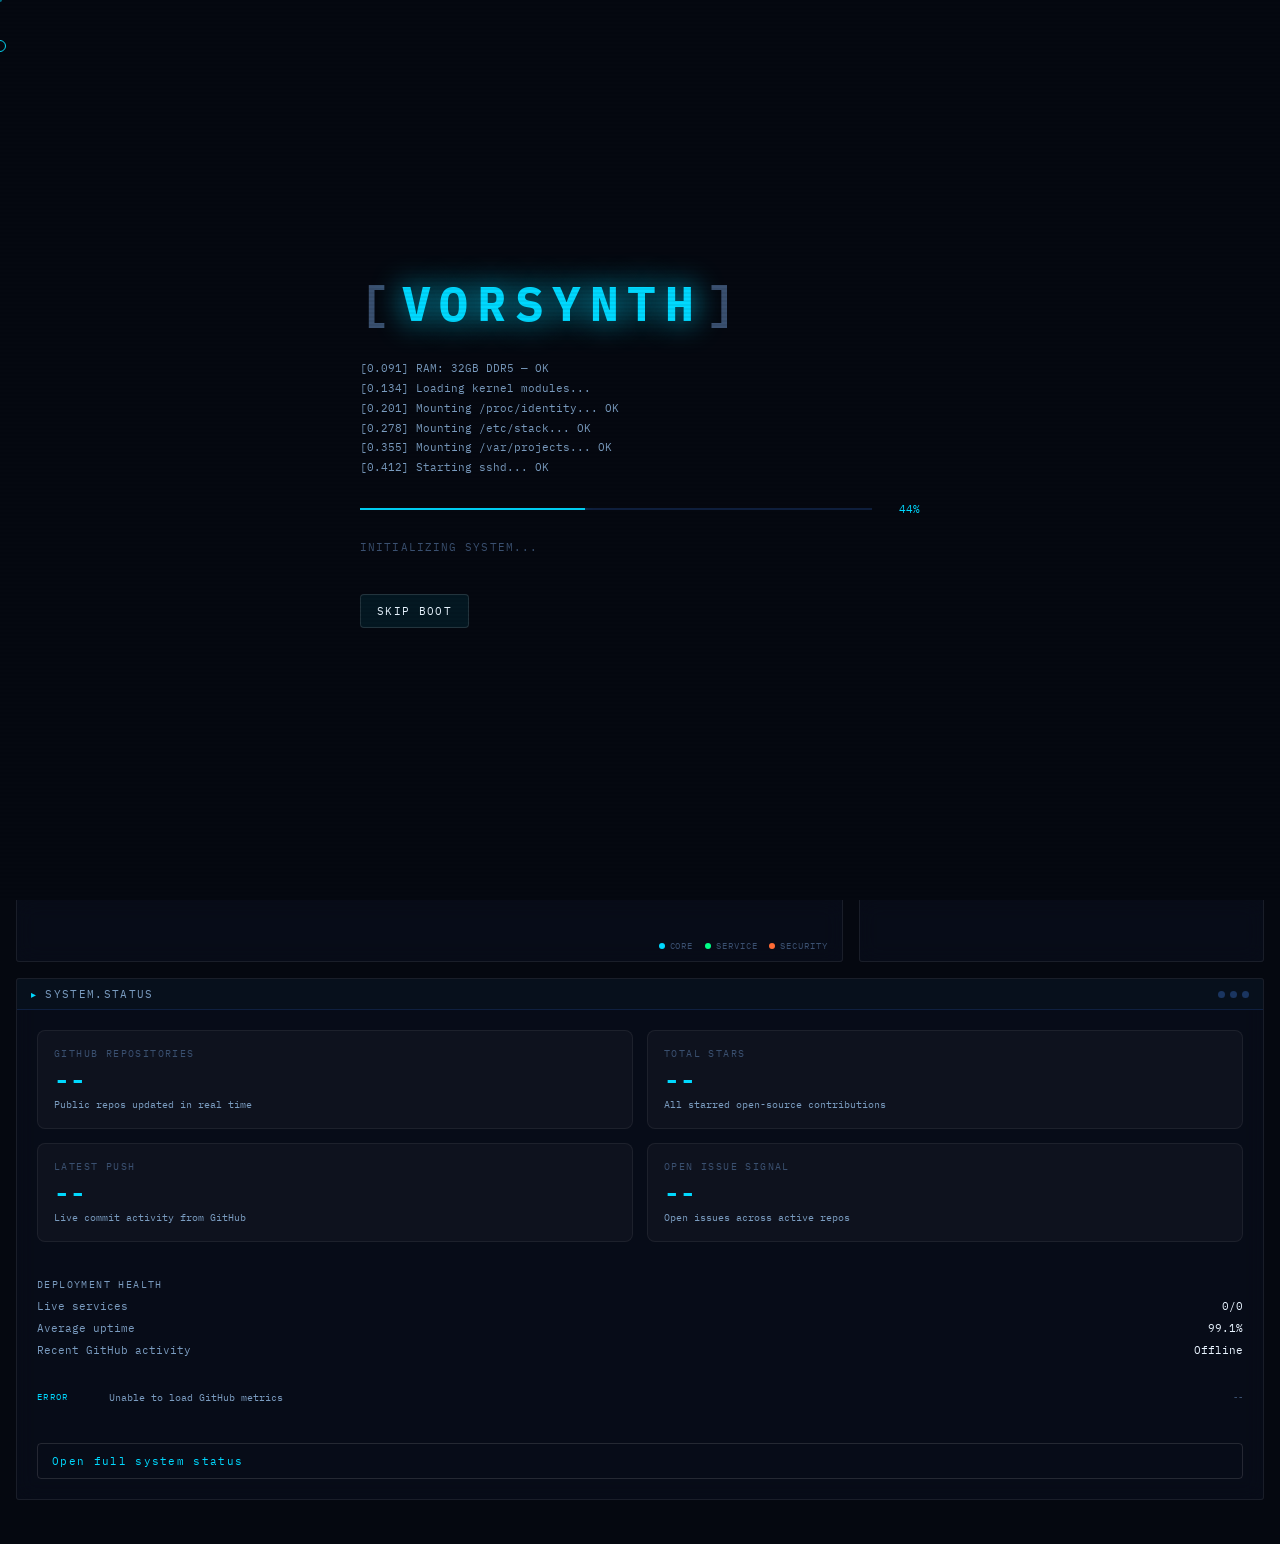
==== index.html @ 338e1afd "Initial portfolio site" ====
<!DOCTYPE html>
<html lang="en">
<head>
  <meta charset="UTF-8" />
  <meta name="viewport" content="width=device-width, initial-scale=1.0" />
  <meta name="description" content="VORSYNTH portfolio — backend engineer, security researcher, and DevOps systems architect." />
  <meta name="theme-color" content="#050810" />
  <title>VORSYNTH — System Online</title>
  <link rel="preconnect" href="https://fonts.googleapis.com" />
  <link href="https://fonts.googleapis.com/css2?family=IBM+Plex+Mono:ital,wght@0,300;0,400;0,500;0,600;0,700;1,400&family=Space+Mono:ital,wght@0,400;0,700;1,400&family=Rajdhani:wght@300;400;500;600;700&display=swap" rel="stylesheet" />
  <link rel="stylesheet" href="css/main.css" />
</head>
<body>

<!-- ── BOOT SEQUENCE OVERLAY ── -->
<div id="boot-overlay">
  <div id="boot-screen">
    <div id="boot-logo">
      <span class="boot-bracket">[</span>
      <span class="boot-name">VORSYNTH</span>
      <span class="boot-bracket">]</span>
    </div>
    <div id="boot-log"></div>
    <div id="boot-bar-wrap">
      <div id="boot-bar"></div>
      <span id="boot-pct">0%</span>
    </div>
    <div id="boot-status">INITIALIZING SYSTEM...</div>
    <div id="boot-actions">
      <button id="skip-boot" class="boot-btn" type="button">SKIP BOOT</button>
    </div>
  </div>
</div>

<!-- ── SCAN LINE EFFECT ── -->
<div id="scanlines"></div>

<!-- ── CURSOR ── -->
<div id="cursor"></div>
<div id="cursor-trail"></div>

<!-- ── BACKGROUND GRID ── -->
<canvas id="bg-canvas"></canvas>

<!-- ── TOP STATUSBAR ── -->
<header id="statusbar">
  <div class="sb-left">
    <span class="sb-tag">VORSYNTH</span>
    <span class="sb-sep">|</span>
    <span class="sb-item blink-dot">● ONLINE</span>
    <span class="sb-sep">|</span>
    <span class="sb-item">SYS v2.4.1</span>
  </div>
  <div class="sb-center">
      <nav id="nav-tabs" role="navigation" aria-label="Workspace sections">
      <button class="nav-tab active" data-section="overview" aria-selected="true">OVERVIEW</button>
      <button class="nav-tab" data-section="stack" aria-selected="false">STACK</button>
      <button class="nav-tab" data-section="ops" aria-selected="false">OPS</button>
      <button class="nav-tab" data-section="projects" aria-selected="false">SYSTEMS</button>
      <button class="nav-tab" data-section="terminal" aria-selected="false">TERMINAL</button>
    </nav>
  </div>
  <div class="sb-right">
    <span class="sb-item" id="live-time"></span>
    <span class="sb-sep">|</span>
    <span class="sb-item">UTC+3</span>
    <span class="sb-sep">|</span>
    <span class="sb-item cpu-meter">CPU <span id="cpu-val">--</span>%</span>
  </div>
</header>

<!-- ── MAIN WORKSPACE ── -->
<main id="workspace">

  <!-- ═══ SECTION: OVERVIEW ═══ • -->
  <section id="overview" class="ws-section active">
    <div class="overview-grid">

      <!-- Identity panel -->
      <div class="panel panel-identity" data-panel="identity">
        <div class="panel-header">
          <span class="panel-icon">▸</span>
          <span>IDENTITY.SYS</span>
          <div class="panel-dots"><span></span><span></span><span></span></div>
        </div>
        <div class="panel-body">
          <div class="identity-name">
            <span class="id-pre">~$ </span>
            <span class="id-text typewriter" data-text="VORSYNTH">VORSYNTH</span>
          </div>
          <div class="identity-roles">
            <div class="role-line"><span class="role-key">ROLE</span><span class="role-val">Backend Engineer · DevOps · Security</span></div>
            <div class="role-line"><span class="role-key">SPEC</span><span class="role-val">Distributed Systems · API Architecture</span></div>
            <div class="role-line"><span class="role-key">INT</span><span class="role-val">Reverse Engineering · Android Internals</span></div>
            <div class="role-line"><span class="role-key">PHI</span><span class="role-val">Security-first · Deep over surface</span></div>
          </div>
          <div class="identity-status">
            <span class="status-chip active">● AVAILABLE</span>
            <span class="status-chip">⬡ REMOTE</span>
            <span class="status-chip">⚑ BACKEND</span>
          </div>
          <div class="identity-summary">
            Backend systems architect focused on distributed APIs, security tooling, and resilient production infrastructure. Available for senior engineering and architecture work.
          </div>
          <div class="identity-actions">
            <a href="https://github.com/alanhasn" target="_blank" rel="noopener noreferrer" class="action-btn">GitHub</a>
            <a href="https://pypi.org/user/alanhasn" target="_blank" rel="noopener noreferrer" class="action-btn">PyPI</a>
          </div>
        </div>
      </div>

      <!-- Telemetry panel -->
      <div class="panel panel-telemetry" data-panel="telemetry">
        <div class="panel-header">
          <span class="panel-icon">▸</span>
          <span>SYS.TELEMETRY</span>
          <div class="panel-dots"><span></span><span></span><span></span></div>
        </div>
        <div class="panel-body">
          <div class="telem-grid">
            <div class="telem-item">
              <div class="telem-label">PROJECTS</div>
              <div class="telem-value counter" data-target="12">0</div>
              <div class="telem-bar"><div class="telem-fill" style="--pct:80%"></div></div>
            </div>
            <div class="telem-item">
              <div class="telem-label">COMMITS</div>
              <div class="telem-value counter" data-target="312">0</div>
              <div class="telem-bar"><div class="telem-fill" style="--pct:62%"></div></div>
            </div>
            <div class="telem-item">
              <div class="telem-label">TOOLS PUBLISHED</div>
              <div class="telem-value counter" data-target="2">0</div>
              <div class="telem-bar"><div class="telem-fill" style="--pct:40%"></div></div>
            </div>
            <div class="telem-item">
              <div class="telem-label">UPTIME</div>
              <div class="telem-value" id="uptime-val">365d</div>
              <div class="telem-bar"><div class="telem-fill" style="--pct:100%"></div></div>
            </div>
          </div>
        </div>
      </div>

      <!-- Activity feed -->
      <div class="panel panel-activity" data-panel="activity">
        <div class="panel-header">
          <span class="panel-icon">▸</span>
          <span>ACTIVITY.LOG</span>
          <span class="live-badge">LIVE</span>
          <div class="panel-dots"><span></span><span></span><span></span></div>
        </div>
        <div class="panel-body">
          <div id="activity-feed"></div>
        </div>
      </div>

      <!-- Network map -->
      <div class="panel panel-network" data-panel="network">
        <div class="panel-header">
          <span class="panel-icon">▸</span>
          <span>NETWORK.MAP</span>
          <div class="panel-dots"><span></span><span></span><span></span></div>
        </div>
        <div class="panel-body">
          <canvas id="network-canvas"></canvas>
          <div class="network-legend">
            <span class="leg-item"><span class="leg-dot" style="--c:#00d9ff"></span>CORE</span>
            <span class="leg-item"><span class="leg-dot" style="--c:#00ff88"></span>SERVICE</span>
            <span class="leg-item"><span class="leg-dot" style="--c:#ff6b35"></span>SECURITY</span>
          </div>
        </div>
      </div>

      <!-- Philosophy -->
      <div class="panel panel-philosophy" data-panel="philosophy">
        <div class="panel-header">
          <span class="panel-icon">▸</span>
          <span>CORE.DIRECTIVES</span>
          <div class="panel-dots"><span></span><span></span><span></span></div>
        </div>
        <div class="panel-body">
          <div class="directive-list">
            <div class="directive"><span class="dir-n">01</span><span class="dir-t">Security is architecture — not a feature bolted on later</span></div>
            <div class="directive"><span class="dir-n">02</span><span class="dir-t">Read the source. The docs lie. The code does not.</span></div>
            <div class="directive"><span class="dir-n">03</span><span class="dir-t">Understand the protocol before touching the library</span></div>
            <div class="directive"><span class="dir-n">04</span><span class="dir-t">Break systems deliberately. Fix with precision.</span></div>
            <div class="directive"><span class="dir-n">05</span><span class="dir-t">Automate the repeatable. Think harder on the novel.</span></div>
          </div>
        </div>
      </div>

      <div class="panel panel-status" data-panel="status">
        <div class="panel-header">
          <span class="panel-icon">▸</span>
          <span>SYSTEM.STATUS</span>
          <div class="panel-dots"><span></span><span></span><span></span></div>
        </div>
        <div class="panel-body">
          <div class="status-grid">
            <div class="status-card">
              <div class="status-card-label">GITHUB REPOSITORIES</div>
              <div class="status-card-value" id="gh-repo-count">--</div>
              <div class="status-card-note">Public repos updated in real time</div>
            </div>
            <div class="status-card">
              <div class="status-card-label">TOTAL STARS</div>
              <div class="status-card-value" id="gh-stars">--</div>
              <div class="status-card-note">All starred open-source contributions</div>
            </div>
            <div class="status-card">
              <div class="status-card-label">LATEST PUSH</div>
              <div class="status-card-value" id="gh-latest-push">--</div>
              <div class="status-card-note">Live commit activity from GitHub</div>
            </div>
            <div class="status-card">
              <div class="status-card-label">OPEN ISSUE SIGNAL</div>
              <div class="status-card-value" id="gh-open-issues">--</div>
              <div class="status-card-note">Open issues across active repos</div>
            </div>
          </div>
          <div class="status-snapshot">
            <div class="status-snapshot-title">Deployment health</div>
            <div class="status-row"><span>Live services</span><span id="deploy-live">--</span></div>
            <div class="status-row"><span>Average uptime</span><span id="deploy-uptime">--</span></div>
            <div class="status-row"><span>Recent GitHub activity</span><span id="deploy-activity">--</span></div>
          </div>
          <div class="status-event-list" id="gh-event-list"></div>
          <a class="panel-link" href="status.html">Open full system status</a>
        </div>
      </div>

    </div>
  </section>

  <!-- ═══ SECTION: STACK ═══ -->
  <section id="stack" class="ws-section">
    <div class="stack-layout">
      <div class="stack-header">
        <h2 class="section-title">TECHNOLOGY MATRIX</h2>
        <p class="section-sub">Runtime environment · Registered modules</p>
      </div>
      <div class="stack-grid" id="stack-grid"></div>
    </div>
  </section>

  <!-- ═══ SECTION: OPS ═══ -->
  <section id="ops" class="ws-section">
    <div class="ops-layout">
      <div class="ops-header">
        <h2 class="section-title">OPERATIONAL PROFILE</h2>
        <p class="section-sub">Engineering roles · Domain expertise</p>
      </div>
      <div class="ops-domains" id="ops-domains"></div>
    </div>
  </section>

  <!-- ═══ SECTION: PROJECTS / SYSTEMS ═══ -->
  <section id="projects" class="ws-section">
    <div class="projects-layout">
      <div class="proj-header">
        <h2 class="section-title">DEPLOYED SYSTEMS</h2>
        <p class="section-sub">Active infrastructure · Production services</p>
      </div>
      <div class="proj-grid" id="proj-grid"></div>
    </div>
  </section>

  <!-- ═══ SECTION: TERMINAL ═══ -->
  <section id="terminal" class="ws-section">
    <div class="terminal-layout">
      <div class="term-header-bar">
        <span class="term-dot red"></span>
        <span class="term-dot yellow"></span>
        <span class="term-dot green"></span>
        <span class="term-title">vorsynth@backend:~</span>
      </div>
      <div id="term-output"></div>
      <div class="term-input-row">
        <span class="term-prompt">vorsynth@backend:~$ </span>
        <input type="text" id="term-input" autocomplete="off" spellcheck="false" placeholder="type 'help' to begin" />
      </div>
    </div>
  </section>

</main>

<!-- ── BOTTOM STATUS BAR ── -->
<footer id="footerbar">
  <div class="fb-left">
    <span class="fb-item">⬡ BACKEND</span>
    <span class="fb-sep">·</span>
    <span class="fb-item">⬡ SECURITY</span>
    <span class="fb-sep">·</span>
    <span class="fb-item">⬡ DEVOPS</span>
  </div>
  <div class="fb-center">
    <span id="status-msg" aria-live="polite">SYSTEM OPERATIONAL</span>
  </div>
  <div class="fb-right">
    <a href="https://github.com/alanhasn" target="_blank" rel="noopener noreferrer" class="fb-link">GITHUB</a>
    <span class="fb-sep">·</span>
    <a href="https://pypi.org/user/alanhasn" target="_blank" rel="noopener noreferrer" class="fb-link">PYPI</a>
    <span class="fb-sep">·</span>
    <a href="status.html" class="fb-link">STATUS</a>
    <span class="fb-sep">·</span>
    <a href="https://github.com/alanhasn" target="_blank" rel="noopener noreferrer" class="fb-link">RESUME</a>
  </div>
</footer>

<script src="js/boot.js"></script>
<script src="js/canvas.js"></script>
<script src="js/network.js"></script>
<script src="js/activity.js"></script>
<script src="js/stack.js"></script>
<script src="js/projects.js"></script>
<script src="js/terminal.js"></script>
<script src="js/status.js"></script>
<script src="js/main.js"></script>
</body>
</html>
---- css/main.css ----
/* ═══════════════════════════════════════════════════
   VORSYNTH PORTFOLIO — DESIGN SYSTEM
   Concept: Backend Engineer's OS / Command Center
   ═══════════════════════════════════════════════════ */

/* ── TOKENS ── */
:root {
  --bg:         #050810;
  --bg-panel:   #080d1a;
  --bg-panel2:  #0a1020;
  --border:     #0f2040;
  --border-hl:  #1a3560;
  --cyan:       #00d9ff;
  --cyan-dim:   #00d9ff44;
  --cyan-glow:  #00d9ff22;
  --green:      #00ff88;
  --green-dim:  #00ff8833;
  --orange:     #ff6b35;
  --orange-dim: #ff6b3522;
  --red:        #ff3366;
  --yellow:     #ffd700;
  --text-hi:    #e8f4ff;
  --text-mid:   #7a9cc0;
  --text-lo:    #3a5070;
  --font-mono:  'IBM Plex Mono', 'Space Mono', monospace;
  --font-ui:    'Rajdhani', sans-serif;
  --radius:     2px;
  --gap:        16px;
  --panel-pad:  20px;
  --transition: 200ms cubic-bezier(0.2, 0, 0, 1);
}

/* ── RESET ── */
*, *::before, *::after { box-sizing: border-box; margin: 0; padding: 0; }
html { font-size: 14px; }
body {
  background: radial-gradient(circle at 10% 10%, rgba(0,217,255,0.12), transparent 32%), var(--bg);
  color: var(--text-hi);
  font-family: var(--font-mono);
  min-height: 100vh;
  width: 100vw;
  padding-top: 46px;
  padding-bottom: 28px;
  overflow-x: hidden;
  overflow-y: auto;
  cursor: default;
  user-select: auto;
}
a { color: var(--cyan); text-decoration: none; }
button, a, input { cursor: auto; }
button { background: none; border: none; font-family: inherit; }
input { background: transparent; }

/* ── SCANLINES ── */
#scanlines {
  position: fixed;
  inset: 0;
  pointer-events: none;
  z-index: 9999;
  background: repeating-linear-gradient(
    0deg,
    transparent,
    transparent 2px,
    rgba(0,0,0,0.06) 2px,
    rgba(0,0,0,0.06) 4px
  );
}

/* ── CUSTOM CURSOR ── */
#cursor {
  position: fixed;
  width: 12px; height: 12px;
  border: 1.5px solid var(--cyan);
  border-radius: 50%;
  transform: translate(-50%, -50%);
  pointer-events: none;
  z-index: 10000;
  transition: transform 80ms, border-color 200ms;
  mix-blend-mode: difference;
}
#cursor.hover { transform: translate(-50%, -50%) scale(2.2); border-color: var(--green); }
#cursor-trail {
  position: fixed;
  width: 4px; height: 4px;
  background: var(--cyan);
  border-radius: 50%;
  transform: translate(-50%, -50%);
  pointer-events: none;
  z-index: 9999;
  opacity: 0.5;
  transition: left 120ms, top 120ms;
}

/* ── BG CANVAS ── */
#bg-canvas {
  position: fixed;
  inset: 0;
  z-index: 0;
  pointer-events: none;
}

/* ══════════════════════════════
   BOOT OVERLAY
══════════════════════════════ */
#boot-overlay {
  position: fixed;
  inset: 0;
  background: var(--bg);
  z-index: 5000;
  display: flex;
  align-items: center;
  justify-content: center;
  transition: opacity 600ms ease, visibility 600ms;
}
#boot-overlay.hidden { opacity: 0; visibility: hidden; pointer-events: none; }

#boot-screen {
  width: min(560px, 90vw);
  display: flex;
  flex-direction: column;
  gap: 24px;
}

#boot-logo {
  font-family: var(--font-mono);
  font-size: clamp(28px, 5vw, 48px);
  font-weight: 700;
  letter-spacing: 0.18em;
  display: flex;
  gap: 4px;
  align-items: center;
}
.boot-bracket { color: var(--text-lo); }
.boot-name {
  color: var(--cyan);
  text-shadow: 0 0 30px var(--cyan);
}

#boot-log {
  font-size: 11px;
  color: var(--text-mid);
  line-height: 1.8;
  height: 120px;
  overflow: hidden;
  display: flex;
  flex-direction: column;
  justify-content: flex-end;
}
#boot-log .log-line { opacity: 0; animation: fadeInLine 0.2s forwards; }
@keyframes fadeInLine { to { opacity: 1; } }

#boot-bar-wrap {
  display: flex;
  align-items: center;
  gap: 12px;
}
#boot-bar {
  flex: 1;
  height: 2px;
  background: var(--border);
  position: relative;
  overflow: hidden;
}
#boot-bar::after {
  content: '';
  position: absolute;
  left: 0; top: 0; bottom: 0;
  width: var(--progress, 0%);
  background: var(--cyan);
  box-shadow: 0 0 8px var(--cyan);
  transition: width 80ms linear;
}
#boot-pct { color: var(--cyan); font-size: 11px; width: 36px; text-align: right; }
#boot-status { font-size: 11px; color: var(--text-lo); letter-spacing: 0.1em; }

/* ══════════════════════════════
   STATUS BAR
══════════════════════════════ */
#statusbar {
  position: fixed;
  top: 0; left: 0; right: 0;
  height: 46px;
  background: rgba(8,13,26,0.92);
  backdrop-filter: blur(18px);
  border-bottom: 1px solid rgba(255,255,255,0.06);
  display: flex;
  align-items: center;
  justify-content: space-between;
  padding: 0 16px;
  z-index: 100;
  font-size: 11px;
  letter-spacing: 0.08em;
}

.sb-left, .sb-right { display: flex; align-items: center; gap: 10px; color: var(--text-mid); flex: 1; }
.sb-right { justify-content: flex-end; }
.sb-center { flex: 2; display: flex; justify-content: center; }
.sb-tag { color: var(--cyan); font-weight: 600; font-size: 12px; letter-spacing: 0.15em; }
.sb-sep { color: rgba(122,156,192,0.45); }
.sb-item { color: var(--text-mid); }
.cpu-meter { color: var(--text-mid); font-variant-numeric: tabular-nums; }

.blink-dot { color: var(--green); }
.blink-dot::before { animation: blink 1.4s infinite; }
@keyframes blink { 0%,100% { opacity: 1; } 50% { opacity: 0.2; } }

/* ── NAV TABS ── */
#nav-tabs {
  display: flex;
  gap: 2px;
  overflow-x: auto;
  padding-bottom: 2px;
}
#nav-tabs::-webkit-scrollbar { display: none; }
.nav-tab {
  padding: 6px 14px;
  font-family: var(--font-mono);
  font-size: 11px;
  letter-spacing: 0.1em;
  color: var(--text-lo);
  border-bottom: 2px solid transparent;
  transition: var(--transition);
  position: relative;
  white-space: nowrap;
}
.nav-tab:hover, .nav-tab:focus-visible { color: var(--text-mid); }
.nav-tab:focus-visible { outline: 2px solid rgba(0,217,255,0.55); outline-offset: 2px; }
.nav-tab.active {
  color: var(--cyan);
  border-bottom-color: var(--cyan);
}

/* ══════════════════════════════
   WORKSPACE
══════════════════════════════ */
#workspace {
  position: relative;
  left: 0;
  right: 0;
  overflow: visible;
  z-index: 1;
  min-height: calc(100vh - 64px);
}

.ws-section {
  position: relative;
  inset: auto;
  padding: var(--gap);
  overflow-y: visible;
  opacity: 0;
  pointer-events: none;
  display: none;
  min-height: calc(100vh - 64px);
  transform: translateY(8px);
  transition: opacity 300ms ease, transform 300ms ease;
  scrollbar-width: thin;
  scrollbar-color: var(--border-hl) transparent;
}
.ws-section::-webkit-scrollbar { width: 4px; }
.ws-section::-webkit-scrollbar-track { background: transparent; }
.ws-section::-webkit-scrollbar-thumb { background: var(--border-hl); border-radius: 2px; }
.ws-section.active { opacity: 1; pointer-events: all; transform: translateY(0); display: block; }

/* ══════════════════════════════
   PANEL BASE
══════════════════════════════ */
.panel {
  background: rgba(8, 13, 26, 0.88);
  border: 1px solid rgba(255,255,255,0.08);
  border-radius: calc(var(--radius) * 1.5);
  display: flex;
  flex-direction: column;
  overflow: hidden;
  transition: border-color 250ms, box-shadow 250ms, transform 250ms ease;
  position: relative;
  backdrop-filter: blur(10px);
}
.panel::before {
  content: '';
  position: absolute;
  top: 0; left: 0; right: 0;
  height: 1px;
  background: linear-gradient(90deg, transparent, var(--cyan-dim), transparent);
  opacity: 0;
  transition: opacity 300ms;
}
.panel:hover { border-color: rgba(0,217,255,0.22); box-shadow: 0 18px 60px rgba(0,217,255,0.08); transform: translateY(-1px); }

.panel-header {
  display: flex;
  align-items: center;
  gap: 8px;
  padding: 8px 14px;
  border-bottom: 1px solid var(--border);
  font-size: 11px;
  letter-spacing: 0.12em;
  color: var(--text-mid);
  background: rgba(0,217,255,0.02);
  flex-shrink: 0;
}
.panel-icon { color: var(--cyan); font-size: 10px; }
.panel-dots { margin-left: auto; display: flex; gap: 5px; }
.panel-dots span { width: 7px; height: 7px; border-radius: 50%; background: var(--border-hl); }
.live-badge {
  margin-left: 6px;
  padding: 1px 6px;
  background: var(--green-dim);
  border: 1px solid var(--green);
  color: var(--green);
  border-radius: 2px;
  font-size: 9px;
  letter-spacing: 0.1em;
  animation: livePulse 2s infinite;
}
@keyframes livePulse { 0%,100% { opacity: 1; } 50% { opacity: 0.5; } }

.panel-body { padding: var(--panel-pad); flex: 1; overflow: auto; }

/* ══════════════════════════════
   OVERVIEW GRID
══════════════════════════════ */
.overview-grid {
  display: grid;
  grid-template-columns: 1fr 1fr 1fr;
  grid-template-rows: auto auto auto;
  gap: var(--gap);
  height: 100%;
  grid-template-areas:
    "identity telemetry activity"
    "network  network   philosophy"
    "status   status    status";
}

.panel-identity    { grid-area: identity; }
.panel-telemetry   { grid-area: telemetry; }
.panel-activity    { grid-area: activity; }
.panel-network     { grid-area: network; }
.panel-philosophy  { grid-area: philosophy; }
.panel-status      { grid-area: status; }

/* Identity */
.identity-name {
  font-size: 28px;
  font-weight: 700;
  letter-spacing: 0.12em;
  margin-bottom: 16px;
  line-height: 1;
}
.id-pre { color: var(--text-lo); font-size: 16px; }
.id-text { color: var(--cyan); text-shadow: 0 0 20px var(--cyan-dim); }

.identity-roles { display: flex; flex-direction: column; gap: 6px; margin-bottom: 16px; }
.role-line { display: flex; gap: 12px; font-size: 11px; }
.role-key { color: var(--text-lo); min-width: 36px; letter-spacing: 0.1em; }
.role-val { color: var(--text-mid); }

.identity-status { display: flex; gap: 8px; flex-wrap: wrap; }
.status-chip {
  padding: 3px 10px;
  border: 1px solid var(--border-hl);
  border-radius: 2px;
  font-size: 10px;
  letter-spacing: 0.1em;
  color: var(--text-lo);
}
.status-chip.active { color: var(--green); border-color: var(--green); background: var(--green-dim); }

/* Telemetry */
.telem-grid { display: grid; grid-template-columns: 1fr 1fr; gap: 16px; }
.telem-item { display: flex; flex-direction: column; gap: 4px; }
.telem-label { font-size: 9px; letter-spacing: 0.14em; color: var(--text-lo); }
.telem-value { font-size: 28px; font-weight: 700; color: var(--cyan); line-height: 1; font-variant-numeric: tabular-nums; }
.telem-bar { height: 2px; background: var(--border); border-radius: 1px; overflow: hidden; }
.telem-fill {
  height: 100%;
  width: var(--pct, 0%);
  background: linear-gradient(90deg, var(--cyan), var(--green));
  border-radius: 1px;
  animation: barFill 1.5s ease forwards;
  transform-origin: left;
}
@keyframes barFill { from { transform: scaleX(0); } to { transform: scaleX(1); } }

/* Activity */
.panel-activity .panel-body { padding: 10px 14px; overflow: hidden; }
#activity-feed { display: flex; flex-direction: column; gap: 6px; }
.activity-line {
  display: flex; gap: 10px; font-size: 10px; letter-spacing: 0.04em;
  animation: slidein 0.3s ease;
  opacity: 0;
  animation-fill-mode: forwards;
}
@keyframes slidein { from { opacity: 0; transform: translateX(-6px); } to { opacity: 1; transform: translateX(0); } }
.act-time { color: var(--text-lo); width: 50px; flex-shrink: 0; font-variant-numeric: tabular-nums; }
.act-type { width: 60px; flex-shrink: 0; }
.act-type.commit  { color: var(--cyan); }
.act-type.deploy  { color: var(--green); }
.act-type.scan    { color: var(--orange); }
.act-type.alert   { color: var(--red); }
.act-msg { color: var(--text-mid); overflow: hidden; text-overflow: ellipsis; white-space: nowrap; }

/* Network canvas */
.panel-network .panel-body { padding: 0; position: relative; }
#network-canvas { width: 100%; height: 100%; display: block; }
.network-legend {
  position: absolute;
  bottom: 10px; right: 14px;
  display: flex; gap: 12px; font-size: 9px; letter-spacing: 0.1em; color: var(--text-lo);
}
.leg-item { display: flex; align-items: center; gap: 5px; }
.leg-dot { width: 6px; height: 6px; border-radius: 50%; background: var(--c); }

/* Directives */
.directive-list { display: flex; flex-direction: column; gap: 10px; }
.directive { display: flex; gap: 12px; align-items: flex-start; }
.dir-n { color: var(--cyan); font-size: 10px; opacity: 0.5; min-width: 20px; padding-top: 1px; }
.dir-t { color: var(--text-mid); font-size: 11px; line-height: 1.5; }

/* System status */
.status-grid {
  display: grid;
  grid-template-columns: repeat(2, minmax(0, 1fr));
  gap: 14px;
  margin-bottom: 18px;
}
.status-card {
  background: rgba(255,255,255,0.03);
  border: 1px solid rgba(255,255,255,0.06);
  border-radius: 8px;
  padding: 16px;
  display: flex;
  flex-direction: column;
  gap: 6px;
}
.status-card-label {
  color: var(--text-lo);
  font-size: 10px;
  letter-spacing: 0.14em;
  text-transform: uppercase;
}
.status-card-value {
  color: var(--cyan);
  font-size: 26px;
  font-weight: 700;
  line-height: 1;
}
.status-card-note {
  color: var(--text-mid);
  font-size: 10px;
  line-height: 1.4;
}
.status-snapshot {
  display: grid;
  gap: 8px;
  margin-bottom: 16px;
}
.status-snapshot-title {
  color: var(--text-mid);
  font-size: 10px;
  letter-spacing: 0.14em;
  text-transform: uppercase;
}
.status-row {
  display: flex;
  justify-content: space-between;
  gap: 12px;
  color: var(--text-mid);
  font-size: 11px;
}
.status-row span:last-child {
  color: var(--text-hi);
}
.status-event-list {
  display: flex;
  flex-direction: column;
  gap: 8px;
}
.status-event {
  display: flex;
  gap: 10px;
  align-items: flex-start;
  color: var(--text-mid);
  font-size: 10px;
  line-height: 1.4;
}
.status-event-type {
  color: var(--cyan);
  min-width: 62px;
  text-transform: uppercase;
  letter-spacing: 0.14em;
  font-size: 9px;
  flex-shrink: 0;
}
.status-event-msg {
  flex: 1;
}
.status-event-time {
  color: var(--text-lo);
  font-size: 9px;
  white-space: nowrap;
  min-width: 46px;
  text-align: right;
}

/* ══════════════════════════════
   STACK SECTION
══════════════════════════════ */
.stack-layout { display: flex; flex-direction: column; gap: 24px; }
.section-title {
  font-family: var(--font-ui);
  font-size: 22px;
  font-weight: 600;
  letter-spacing: 0.2em;
  color: var(--text-hi);
}
.section-sub { font-size: 11px; color: var(--text-lo); letter-spacing: 0.1em; margin-top: 4px; }

.stack-grid {
  display: grid;
  grid-template-columns: repeat(auto-fill, minmax(160px, 1fr));
  gap: 10px;
}
.stack-card {
  background: var(--bg-panel);
  border: 1px solid var(--border);
  border-radius: var(--radius);
  padding: 16px;
  display: flex;
  flex-direction: column;
  gap: 8px;
  cursor: none;
  transition: border-color 200ms, transform 200ms, box-shadow 200ms;
  position: relative;
  overflow: hidden;
}
.stack-card::before {
  content: '';
  position: absolute;
  inset: 0;
  background: radial-gradient(circle at var(--mx,50%) var(--my,50%), var(--card-color,var(--cyan-glow)) 0%, transparent 70%);
  opacity: 0;
  transition: opacity 300ms;
}
.stack-card:hover::before { opacity: 1; }
.stack-card:hover {
  border-color: var(--card-border, var(--border-hl));
  transform: translateY(-2px);
  box-shadow: 0 8px 24px rgba(0,0,0,0.3);
}

.stack-icon { font-size: 24px; }
.stack-name { font-size: 12px; font-weight: 600; letter-spacing: 0.08em; color: var(--text-hi); }
.stack-cat { font-size: 9px; letter-spacing: 0.12em; color: var(--text-lo); }
.stack-level {
  height: 2px;
  background: var(--border);
  border-radius: 1px;
  overflow: hidden;
}
.stack-level-fill {
  height: 100%;
  border-radius: 1px;
  background: var(--card-accent, var(--cyan));
  transform-origin: left;
  transform: scaleX(0);
  transition: transform 800ms cubic-bezier(0.2, 0, 0, 1);
}
.stack-card.visible .stack-level-fill { transform: scaleX(1); }

/* ══════════════════════════════
   OPS SECTION
══════════════════════════════ */
.ops-layout { display: flex; flex-direction: column; gap: 24px; }
.ops-domains { display: grid; grid-template-columns: repeat(2, 1fr); gap: 12px; }

.ops-domain {
  background: var(--bg-panel);
  border: 1px solid var(--border);
  border-radius: var(--radius);
  padding: 20px;
  transition: border-color 250ms, box-shadow 250ms;
}
.ops-domain:hover { border-color: var(--border-hl); box-shadow: 0 0 24px rgba(0,217,255,0.04); }

.ops-domain-header {
  display: flex; align-items: center; gap: 12px; margin-bottom: 16px;
}
.ops-domain-icon { font-size: 20px; }
.ops-domain-name {
  font-family: var(--font-ui);
  font-size: 16px;
  font-weight: 600;
  letter-spacing: 0.15em;
  color: var(--text-hi);
}
.ops-domain-tag {
  margin-left: auto;
  padding: 2px 8px;
  border: 1px solid;
  border-radius: 2px;
  font-size: 9px;
  letter-spacing: 0.1em;
}

.ops-skills { display: flex; flex-wrap: wrap; gap: 6px; }
.ops-skill {
  padding: 4px 10px;
  background: var(--bg-panel2);
  border: 1px solid var(--border);
  border-radius: 2px;
  font-size: 10px;
  letter-spacing: 0.06em;
  color: var(--text-mid);
}

/* ══════════════════════════════
   PROJECTS SECTION
══════════════════════════════ */
.projects-layout { display: flex; flex-direction: column; gap: 24px; }
.proj-grid { display: grid; grid-template-columns: repeat(auto-fill, minmax(320px, 1fr)); gap: 12px; }

.proj-card {
  background: var(--bg-panel);
  border: 1px solid var(--border);
  border-radius: var(--radius);
  overflow: hidden;
  transition: border-color 250ms, box-shadow 250ms;
  position: relative;
}
.proj-card:hover { border-color: var(--border-hl); box-shadow: 0 0 30px rgba(0,217,255,0.06); }

.proj-card-top {
  padding: 14px 16px;
  border-bottom: 1px solid var(--border);
  display: flex; align-items: center; gap: 10px;
}
.proj-status-dot {
  width: 8px; height: 8px;
  border-radius: 50%;
  flex-shrink: 0;
  animation: projPulse 2s infinite;
}
.proj-status-dot.online  { background: var(--green); box-shadow: 0 0 6px var(--green); }
.proj-status-dot.active  { background: var(--cyan); box-shadow: 0 0 6px var(--cyan); }
.proj-status-dot.staging { background: var(--yellow); box-shadow: 0 0 6px var(--yellow); }
@keyframes projPulse { 0%,100% { opacity: 1; } 50% { opacity: 0.4; } }

.proj-name { font-size: 13px; font-weight: 600; letter-spacing: 0.1em; color: var(--text-hi); flex: 1; }
.proj-type { font-size: 9px; letter-spacing: 0.12em; color: var(--text-lo); }

.proj-card-body { padding: 16px; display: flex; flex-direction: column; gap: 12px; }
.proj-desc { font-size: 11px; color: var(--text-mid); line-height: 1.6; }
.proj-meta { display: flex; flex-direction: column; gap: 5px; }
.proj-meta-row { display: flex; gap: 10px; font-size: 10px; }
.proj-meta-key { color: var(--text-lo); min-width: 44px; letter-spacing: 0.08em; }
.proj-meta-val { color: var(--text-mid); }

.proj-tags { display: flex; flex-wrap: wrap; gap: 5px; }
.proj-tag {
  padding: 2px 8px;
  background: var(--bg-panel2);
  border: 1px solid var(--border);
  border-radius: 2px;
  font-size: 9px;
  letter-spacing: 0.08em;
  color: var(--text-lo);
}

.proj-footer {
  padding: 10px 16px;
  border-top: 1px solid var(--border);
  display: flex;
  align-items: center;
  gap: 10px;
  font-size: 10px;
}
.proj-uptime { color: var(--text-lo); flex: 1; }
.proj-link {
  padding: 4px 12px;
  border: 1px solid var(--border-hl);
  border-radius: 2px;
  color: var(--text-mid);
  font-size: 10px;
  letter-spacing: 0.1em;
  transition: var(--transition);
}
.proj-link:hover { border-color: var(--cyan); color: var(--cyan); background: var(--cyan-glow); }

/* ══════════════════════════════
   TERMINAL SECTION
══════════════════════════════ */
.terminal-layout {
  height: 100%;
  display: flex;
  flex-direction: column;
  background: #000;
  border: 1px solid var(--border);
  border-radius: var(--radius);
  overflow: hidden;
  font-size: 13px;
}

.term-header-bar {
  display: flex;
  align-items: center;
  gap: 7px;
  padding: 10px 14px;
  background: var(--bg-panel2);
  border-bottom: 1px solid var(--border);
  flex-shrink: 0;
}
.term-dot { width: 11px; height: 11px; border-radius: 50%; }
.term-dot.red    { background: #ff5f57; }
.term-dot.yellow { background: #ffbd2e; }
.term-dot.green  { background: #28c840; }
.term-title { margin-left: 8px; font-size: 12px; color: var(--text-lo); letter-spacing: 0.06em; }

#term-output {
  flex: 1;
  overflow-y: auto;
  padding: 16px;
  display: flex;
  flex-direction: column;
  gap: 4px;
  scrollbar-width: thin;
  scrollbar-color: var(--border) transparent;
}

.term-line { line-height: 1.6; animation: termAppear 0.15s ease; }
@keyframes termAppear { from { opacity: 0; } to { opacity: 1; } }
.term-line.cmd  { color: var(--cyan); }
.term-line.out  { color: var(--text-mid); }
.term-line.ok   { color: var(--green); }
.term-line.err  { color: var(--red); }
.term-line.warn { color: var(--yellow); }
.term-line.info { color: var(--text-lo); }
.term-line.h1   { color: var(--cyan); font-weight: 700; font-size: 15px; letter-spacing: 0.08em; margin-top: 4px; }

.term-input-row {
  display: flex;
  align-items: center;
  padding: 10px 16px;
  border-top: 1px solid var(--border);
  gap: 4px;
  flex-shrink: 0;
}
.term-prompt { color: var(--cyan); white-space: nowrap; font-size: 13px; }
#term-input {
  flex: 1;
  background: none;
  border: none;
  outline: none;
  color: var(--text-hi);
  font-family: var(--font-mono);
  font-size: 13px;
  caret-color: var(--cyan);
}

/* ══════════════════════════════
   FOOTER BAR
══════════════════════════════ */
#footerbar {
  position: fixed;
  bottom: 0; left: 0; right: 0;
  height: 32px;
  background: rgba(8,13,26,0.92);
  border-top: 1px solid rgba(255,255,255,0.06);
  display: flex;
  align-items: center;
  justify-content: space-between;
  padding: 0 16px;
  z-index: 100;
  font-size: 10px;
  letter-spacing: 0.08em;
}
.fb-left, .fb-right { display: flex; align-items: center; gap: 10px; color: var(--text-lo); }
.fb-center { color: var(--text-lo); }
.fb-sep { color: rgba(122,156,192,0.45); }
.fb-link { color: var(--text-lo); transition: color 200ms; }
.fb-link:hover { color: var(--cyan); }

/* ACTION BUTTONS */
.identity-summary {
  margin-top: 16px;
  color: var(--text-mid);
  font-size: 12px;
  line-height: 1.6;
  letter-spacing: 0.02em;
  opacity: 0.94;
}
.identity-actions { display: flex; flex-wrap: wrap; gap: 8px; margin-top: 14px; }
.action-btn {
  display: inline-flex;
  align-items: center;
  justify-content: center;
  padding: 8px 14px;
  border: 1px solid var(--border);
  border-radius: 3px;
  background: rgba(0,217,255,0.08);
  color: var(--text-hi);
  font-size: 11px;
  letter-spacing: 0.08em;
  transition: var(--transition);
}
.action-btn:hover, .action-btn:focus-visible {
  border-color: var(--cyan);
  color: var(--cyan);
  background: rgba(0,217,255,0.14);
}
.action-btn:focus-visible { outline: 2px solid rgba(0,217,255,0.35); outline-offset: 2px; }

#boot-actions { margin-top: 16px; display: flex; justify-content: flex-start; }
.boot-btn {
  padding: 9px 16px;
  border: 1px solid rgba(255,255,255,0.12);
  border-radius: 4px;
  color: var(--text-hi);
  background: rgba(0,217,255,0.08);
  font-size: 11px;
  letter-spacing: 0.12em;
  transition: var(--transition);
}
.boot-btn:hover, .boot-btn:focus-visible {
  border-color: var(--cyan);
  background: rgba(0,217,255,0.16);
}
.boot-btn:focus-visible { outline: 2px solid rgba(0,217,255,0.35); outline-offset: 2px; }

.panel-link {
  display: inline-flex;
  margin-top: 20px;
  padding: 10px 14px;
  border: 1px solid rgba(255,255,255,0.12);
  border-radius: 4px;
  color: var(--cyan);
  text-decoration: none;
  font-size: 11px;
  letter-spacing: 0.12em;
  transition: background 180ms ease, border-color 180ms ease;
}
.panel-link:hover,
.panel-link:focus-visible {
  background: rgba(0,217,255,0.1);
  border-color: rgba(0,217,255,0.35);
}

.status-page {
  min-height: calc(100vh - 92px);
  padding: calc(46px + var(--gap)) var(--gap) var(--gap);
  max-width: 1240px;
  margin: 0 auto;
}
.status-page .page-title {
  color: var(--cyan);
  font-size: 14px;
  letter-spacing: 0.18em;
  font-weight: 700;
}
.page-panel {
  background: var(--bg-panel);
  border: 1px solid rgba(255,255,255,0.06);
  border-radius: 14px;
  overflow: hidden;
}
.panel-body {
  display: flex;
  flex-direction: column;
  gap: 18px;
}
.panel-subtitle {
  color: var(--text-hi);
  font-size: 12px;
  letter-spacing: 0.12em;
  margin-bottom: 10px;
}
.status-panel-large {
  display: grid;
  grid-template-columns: 1.3fr 1fr;
  gap: 18px;
}
.panel-section {
  background: rgba(255,255,255,0.02);
  border: 1px solid rgba(255,255,255,0.06);
  border-radius: 10px;
  padding: 16px;
}
.repo-grid {
  display: grid;
  grid-template-columns: repeat(2, minmax(0, 1fr));
  gap: 16px;
}
.repo-card {
  background: rgba(255,255,255,0.03);
  border: 1px solid rgba(255,255,255,0.08);
  border-radius: 10px;
  padding: 14px 16px;
  display: flex;
  flex-direction: column;
  gap: 10px;
}
.repo-card-title {
  font-size: 12px;
  font-weight: 700;
  color: var(--cyan);
}
.repo-card-desc {
  color: var(--text-mid);
  font-size: 11px;
  line-height: 1.4;
}
.repo-card-meta {
  display: flex;
  flex-wrap: wrap;
  gap: 10px;
  color: var(--text-lo);
  font-size: 10px;
  letter-spacing: 0.08em;
}

/* ══════════════════════════════
   RESPONSIVE
══════════════════════════════ */
@media (max-width: 1100px) {
  .overview-grid {
    grid-template-columns: 1fr 1fr;
    grid-template-areas:
      "identity  telemetry"
      "activity  activity"
      "network   network"
      "philosophy philosophy"
      "status    status";
  }
  .telem-grid { grid-template-columns: 1fr 1fr; }
  .proj-grid { grid-template-columns: repeat(auto-fit, minmax(280px, 1fr)); }
  .stack-grid { grid-template-columns: repeat(auto-fit, minmax(180px, 1fr)); }
  .ops-domains { grid-template-columns: 1fr; }
}
@media (max-width: 900px) {
  #statusbar, #footerbar {
    position: relative;
    width: 100%;
  }
  #workspace {
    position: relative;
    top: 0;
    bottom: 0;
  }
  #statusbar {
    flex-wrap: wrap;
    height: auto;
    align-items: flex-start;
    gap: 8px;
    padding: 10px 16px;
  }
  .sb-left, .sb-center, .sb-right {
    flex: 1 1 100%;
    justify-content: flex-start;
  }
  .overview-grid {
    grid-template-columns: 1fr;
    grid-template-areas:
      "identity"
      "telemetry"
      "activity"
      "network"
      "philosophy"
      "status";
  }
  .telem-grid { grid-template-columns: 1fr; }
  .panel-network { min-height: 320px; }
  .stack-grid { grid-template-columns: 1fr; }
  .proj-grid { grid-template-columns: 1fr; }
  .ops-domains { grid-template-columns: 1fr; }
}
@media (max-width: 760px) {
  .panel { border-radius: 0; }
  .panel-body { padding: 16px; }
  .panel-activity .panel-body { padding: 12px 14px; }
  .term-input-row { flex-wrap: wrap; }
  .term-prompt { flex: 1 1 100%; }
  .term-input { min-width: 0; width: 100%; }
}
@media (max-width: 600px) {
  body { overflow-y: auto; }
  #workspace { position: relative; top: 36px; bottom: 28px; height: auto; }
  .ws-section { position: relative; overflow: visible; height: auto; }
  #statusbar, #footerbar { flex-wrap: wrap; height: auto; padding: 10px 16px; }
  .sb-left, .sb-center, .sb-right, .fb-left, .fb-center, .fb-right {
    flex: 1 1 100%;
    justify-content: flex-start;
  }
  .panel-network { min-height: 260px; }
  .section-title { font-size: 18px; }
  .proj-grid, .stack-grid { grid-template-columns: 1fr; }
  .panel-identity, .panel-telemetry, .panel-activity, .panel-network, .panel-philosophy {
    min-height: auto;
  }
}

@media (prefers-reduced-motion: reduce) {
  *, *::before, *::after {
    scroll-behavior: auto !important;
    transition-duration: 0.01ms !important;
    animation-duration: 0.01ms !important;
    animation-iteration-count: 1 !important;
  }
  #scanlines, #cursor, #cursor-trail { display: none; }
  .panel:hover, .stack-card:hover, .proj-card:hover { transform: none; box-shadow: none; }
}

/* ── UTILS ── */
.glitch {
  animation: glitch 0.3s cubic-bezier(0.25, 0.46, 0.45, 0.94) both infinite;
}
@keyframes glitch {
  0%, 100% { transform: none; }
  20% { transform: skewX(0.5deg); }
  40% { transform: skewX(-0.5deg); }
}
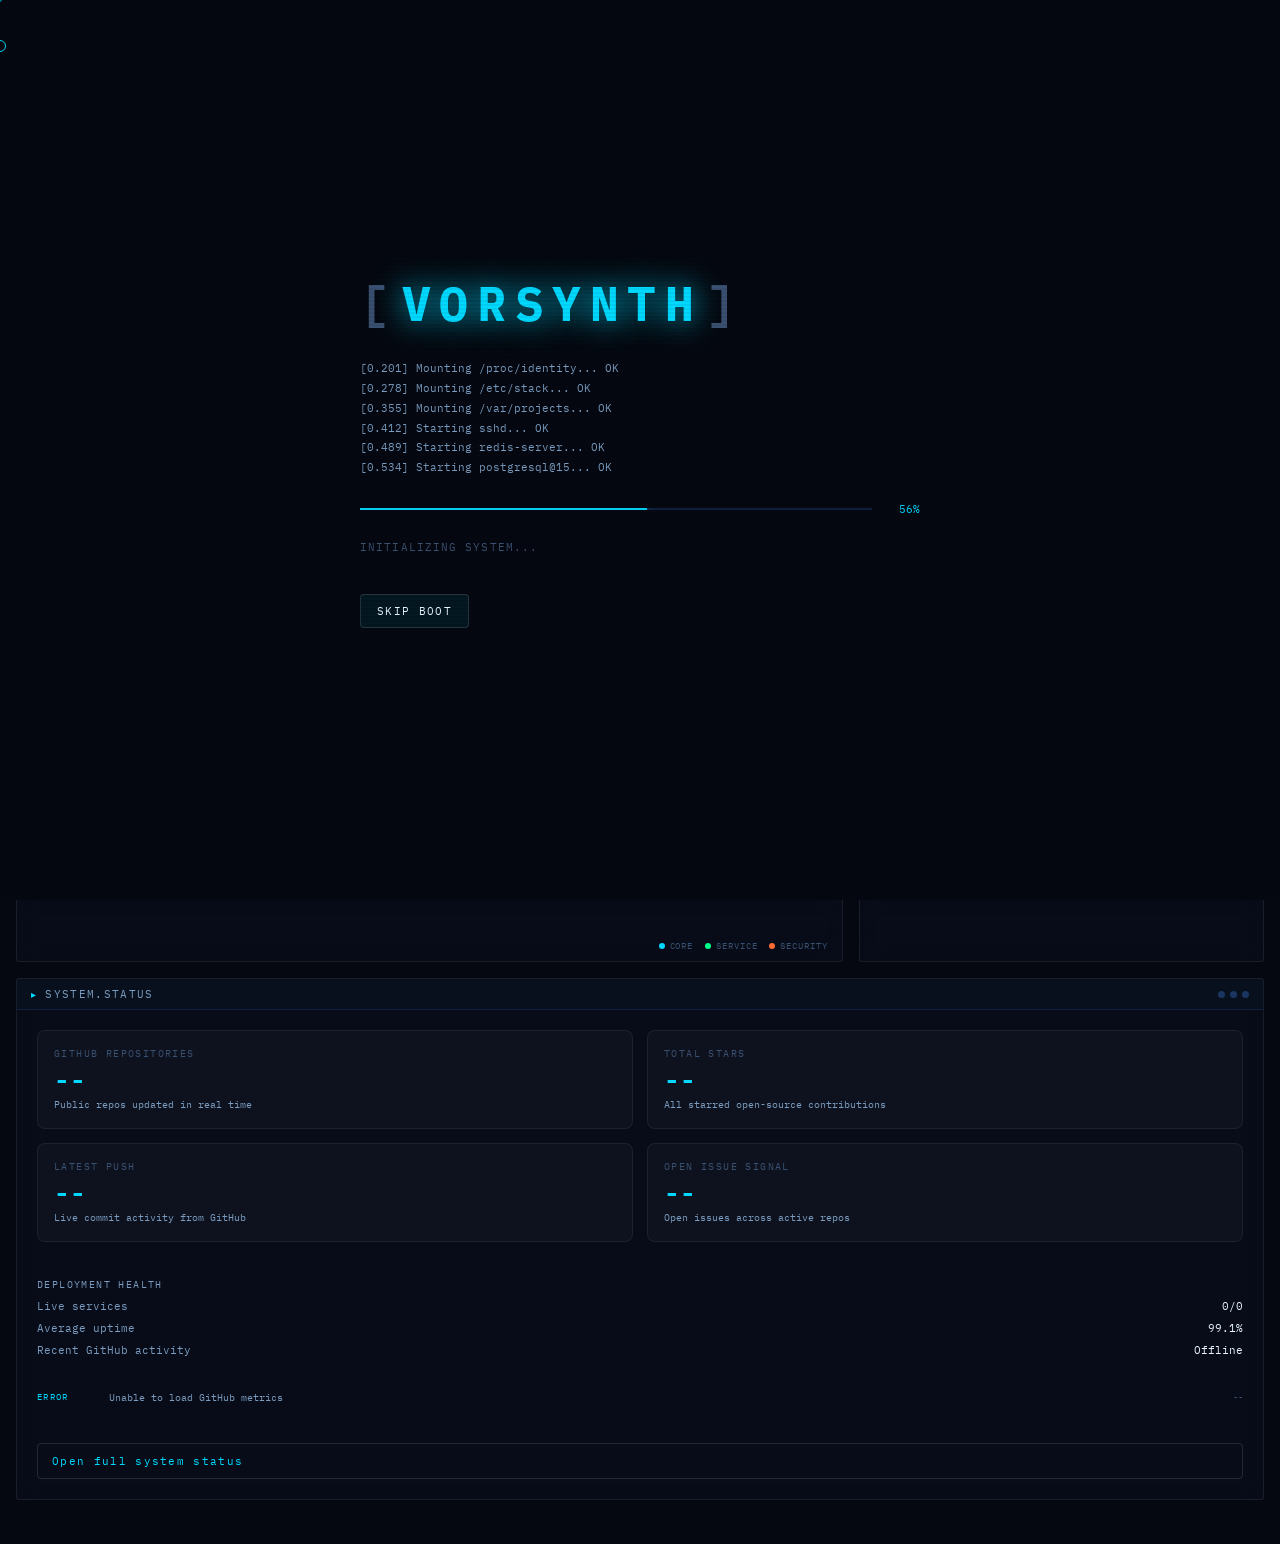
==== commit 186c70ff: "responsivnes and improving" ====
--- a/index.html
+++ b/index.html
@@ -67,6 +67,15 @@
     <span class="sb-sep">|</span>
     <span class="sb-item cpu-meter">CPU <span id="cpu-val">--</span>%</span>
   </div>
+  <button id="mobile-menu-toggle" class="menu-btn" type="button" aria-expanded="false" aria-controls="mobile-menu" aria-label="Open navigation menu">☰</button>
+  <div id="mobile-menu" class="mobile-menu" aria-hidden="true">
+    <button class="mobile-menu-link nav-tab active" data-section="overview" type="button">OVERVIEW</button>
+    <button class="mobile-menu-link nav-tab" data-section="stack" type="button">STACK</button>
+    <button class="mobile-menu-link nav-tab" data-section="ops" type="button">OPS</button>
+    <button class="mobile-menu-link nav-tab" data-section="projects" type="button">SYSTEMS</button>
+    <button class="mobile-menu-link nav-tab" data-section="terminal" type="button">TERMINAL</button>
+    <a class="mobile-menu-link" href="status.html">SYSTEM STATUS</a>
+  </div>
 </header>
 
 <!-- ── MAIN WORKSPACE ── -->
@@ -315,6 +324,7 @@
 <script src="js/stack.js"></script>
 <script src="js/projects.js"></script>
 <script src="js/terminal.js"></script>
+<script src="js/mobile-menu.js"></script>
 <script src="js/status.js"></script>
 <script src="js/main.js"></script>
 </body>
--- a/css/main.css
+++ b/css/main.css
@@ -43,7 +43,7 @@
   padding-bottom: 28px;
   overflow-x: hidden;
   overflow-y: auto;
-  cursor: default;
+  cursor: none;
   user-select: auto;
 }
 a { color: var(--cyan); text-decoration: none; }
@@ -192,8 +192,96 @@
   letter-spacing: 0.08em;
 }
 
+.sb-right { position: relative; }
+
+.menu-btn {
+  display: none;
+  padding: 8px 12px;
+  border: 1px solid rgba(255,255,255,0.12);
+  border-radius: 4px;
+  background: rgba(0,0,0,0.24);
+  color: var(--text-mid);
+  font-family: var(--font-mono);
+  font-size: 11px;
+  letter-spacing: 0.1em;
+}
+.menu-btn:hover,
+.menu-btn:focus-visible {
+  border-color: rgba(0,217,255,0.35);
+  color: var(--cyan);
+}
+
+.mobile-menu {
+  display: none;
+  position: absolute;
+  top: 100%;
+  right: 16px;
+  width: min(320px, 94vw);
+  background: rgba(5,8,16,0.98);
+  border: 1px solid rgba(255,255,255,0.08);
+  border-radius: 12px;
+  box-shadow: 0 20px 40px rgba(0,0,0,0.28);
+  padding: 12px;
+  flex-direction: column;
+  gap: 8px;
+  z-index: 1001;
+}
+
+.mobile-menu.open {
+  display: flex;
+}
+
+.mobile-menu-link,
+.mobile-menu button {
+  display: block;
+  width: 100%;
+  text-align: left;
+  background: transparent;
+  border: none;
+  color: var(--text-mid);
+  padding: 10px 12px;
+  border-radius: 6px;
+  font-size: 11px;
+  letter-spacing: 0.08em;
+  text-decoration: none;
+}
+
+.mobile-menu-link:hover,
+.mobile-menu button:hover,
+.mobile-menu-link:focus-visible,
+.mobile-menu button:focus-visible {
+  color: var(--cyan);
+  background: rgba(0,217,255,0.08);
+  outline: none;
+}
+
+.status-page {
+  min-height: calc(100vh - 92px);
+  padding: calc(46px + var(--gap)) var(--gap) calc(24px + var(--gap));
+  max-width: 1240px;
+  margin: 0 auto;
+}
+
+.status-grid {
+  display: grid;
+  grid-template-columns: repeat(2, minmax(0, 1fr));
+  gap: 14px;
+}
+
+.status-panel-large {
+  display: grid;
+  grid-template-columns: 1.3fr 1fr;
+  gap: 18px;
+}
+
+.repo-grid {
+  display: grid;
+  grid-template-columns: repeat(2, minmax(0, 1fr));
+  gap: 16px;
+}
+
 .sb-left, .sb-right { display: flex; align-items: center; gap: 10px; color: var(--text-mid); flex: 1; }
-.sb-right { justify-content: flex-end; }
+.sb-right { justify-content: flex-end; position: relative; }
 .sb-center { flex: 2; display: flex; justify-content: center; }
 .sb-tag { color: var(--cyan); font-weight: 600; font-size: 12px; letter-spacing: 0.15em; }
 .sb-sep { color: rgba(122,156,192,0.45); }
@@ -762,18 +850,21 @@
 #footerbar {
   position: fixed;
   bottom: 0; left: 0; right: 0;
-  height: 32px;
+  min-height: 32px;
   background: rgba(8,13,26,0.92);
   border-top: 1px solid rgba(255,255,255,0.06);
   display: flex;
   align-items: center;
   justify-content: space-between;
+  flex-wrap: wrap;
+  gap: 10px;
   padding: 0 16px;
   z-index: 100;
   font-size: 10px;
   letter-spacing: 0.08em;
 }
-.fb-left, .fb-right { display: flex; align-items: center; gap: 10px; color: var(--text-lo); }
+.fb-left, .fb-right { display: flex; align-items: center; gap: 10px; color: var(--text-lo); flex-wrap: wrap; }
+.fb-left, .fb-center, .fb-right { min-width: 0; }
 .fb-center { color: var(--text-lo); }
 .fb-sep { color: rgba(122,156,192,0.45); }
 .fb-link { color: var(--text-lo); transition: color 200ms; }
@@ -846,7 +937,7 @@
 
 .status-page {
   min-height: calc(100vh - 92px);
-  padding: calc(46px + var(--gap)) var(--gap) var(--gap);
+  padding: calc(46px + var(--gap)) var(--gap) calc(24px + var(--gap));
   max-width: 1240px;
   margin: 0 auto;
 }
@@ -935,6 +1026,34 @@
   .stack-grid { grid-template-columns: repeat(auto-fit, minmax(180px, 1fr)); }
   .ops-domains { grid-template-columns: 1fr; }
 }
+
+@media (max-width: 900px) {
+  #nav-tabs { display: none; }
+  .menu-btn {
+    display: inline-flex;
+    position: absolute;
+    right: 16px;
+    top: 50%;
+    transform: translateY(-50%);
+    z-index: 60;
+    background: var(--bg);
+  }
+  .sb-right {
+    justify-content: flex-end;
+    position: relative;
+  }
+  .sb-center { justify-content: flex-start; }
+  .status-grid { grid-template-columns: 1fr; }
+  .status-panel-large { grid-template-columns: 1fr; }
+  .repo-grid { grid-template-columns: 1fr; }
+}
+
+@media (max-width: 760px) {
+  .status-page { padding: calc(46px + 12px) 12px 12px; }
+  .panel-section { padding: 14px; }
+  .repo-card { padding: 12px 14px; }
+}
+
 @media (max-width: 900px) {
   #statusbar, #footerbar {
     position: relative;
@@ -952,10 +1071,17 @@
     gap: 8px;
     padding: 10px 16px;
   }
-  .sb-left, .sb-center, .sb-right {
+  #footerbar {
+    height: auto;
+    padding: 10px 16px;
+    justify-content: flex-start;
+  }
+  .sb-left, .sb-center, .sb-right, .fb-left, .fb-center, .fb-right {
     flex: 1 1 100%;
     justify-content: flex-start;
   }
+  .fb-center { order: 2; }
+  .fb-right { order: 3; }
   .overview-grid {
     grid-template-columns: 1fr;
     grid-template-areas:
@@ -989,6 +1115,9 @@
     flex: 1 1 100%;
     justify-content: flex-start;
   }
+  #footerbar { justify-content: flex-start; gap: 12px; }
+  .fb-center { order: 2; width: 100%; text-align: left; }
+  .fb-right { order: 3; }
   .panel-network { min-height: 260px; }
   .section-title { font-size: 18px; }
   .proj-grid, .stack-grid { grid-template-columns: 1fr; }
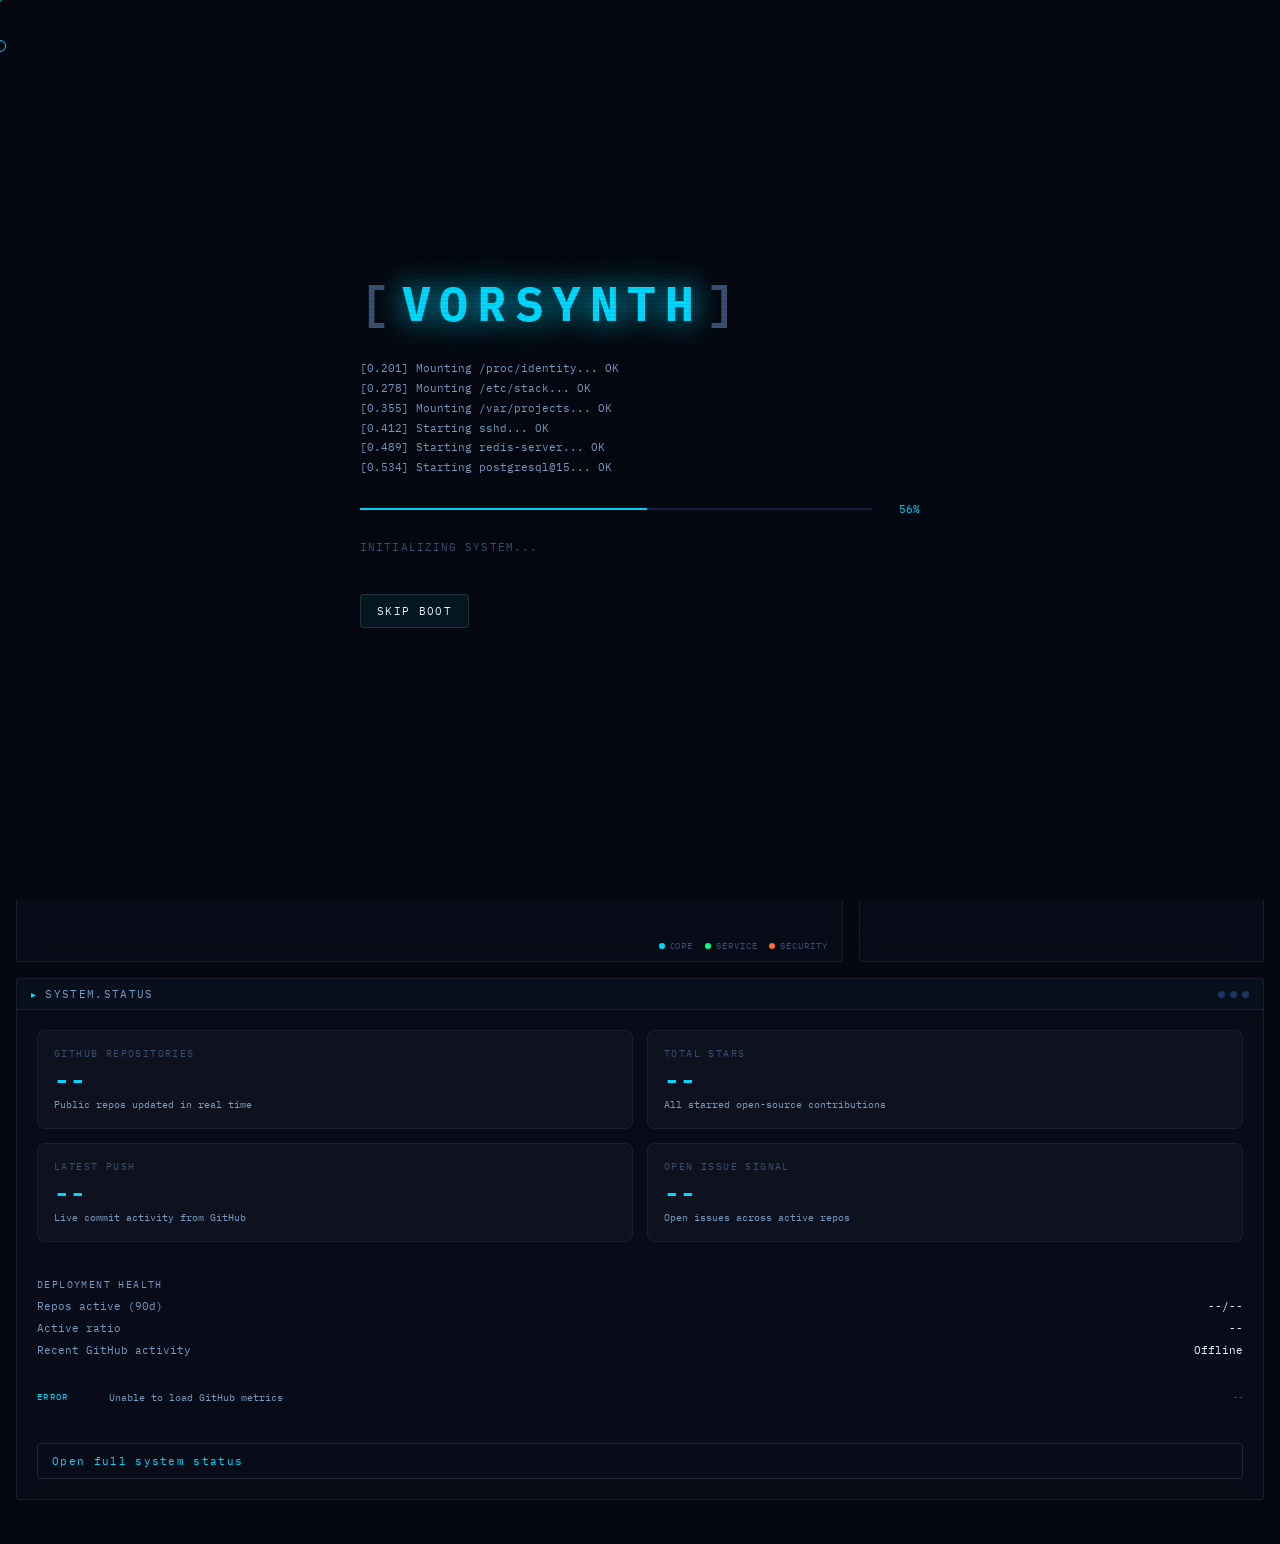
==== commit 954105f2: "Make projects and telemetry data-driven from GitHub API Replace the hardcoded projects list and fabr" ====
--- a/index.html
+++ b/index.html
@@ -129,13 +129,13 @@
           <div class="telem-grid">
             <div class="telem-item">
               <div class="telem-label">PROJECTS</div>
-              <div class="telem-value counter" data-target="12">0</div>
-              <div class="telem-bar"><div class="telem-fill" style="--pct:80%"></div></div>
+              <div class="telem-value counter" id="telem-projects" data-target="0">0</div>
+              <div class="telem-bar"><div class="telem-fill" style="--pct:4%"></div></div>
             </div>
             <div class="telem-item">
-              <div class="telem-label">COMMITS</div>
-              <div class="telem-value counter" data-target="312">0</div>
-              <div class="telem-bar"><div class="telem-fill" style="--pct:62%"></div></div>
+              <div class="telem-label">STARS</div>
+              <div class="telem-value counter" id="telem-stars" data-target="0">0</div>
+              <div class="telem-bar"><div class="telem-fill" style="--pct:4%"></div></div>
             </div>
             <div class="telem-item">
               <div class="telem-label">TOOLS PUBLISHED</div>
@@ -143,8 +143,8 @@
               <div class="telem-bar"><div class="telem-fill" style="--pct:40%"></div></div>
             </div>
             <div class="telem-item">
-              <div class="telem-label">UPTIME</div>
-              <div class="telem-value" id="uptime-val">365d</div>
+              <div class="telem-label">GH ACCOUNT AGE</div>
+              <div class="telem-value" id="uptime-val">--</div>
               <div class="telem-bar"><div class="telem-fill" style="--pct:100%"></div></div>
             </div>
           </div>
@@ -230,8 +230,8 @@
           </div>
           <div class="status-snapshot">
             <div class="status-snapshot-title">Deployment health</div>
-            <div class="status-row"><span>Live services</span><span id="deploy-live">--</span></div>
-            <div class="status-row"><span>Average uptime</span><span id="deploy-uptime">--</span></div>
+            <div class="status-row"><span>Repos active (90d)</span><span id="deploy-live">--</span></div>
+            <div class="status-row"><span>Active ratio</span><span id="deploy-uptime">--</span></div>
             <div class="status-row"><span>Recent GitHub activity</span><span id="deploy-activity">--</span></div>
           </div>
           <div class="status-event-list" id="gh-event-list"></div>
@@ -272,6 +272,7 @@
         <p class="section-sub">Active infrastructure · Production services</p>
       </div>
       <div class="proj-grid" id="proj-grid"></div>
+      <a class="panel-link" href="https://github.com/alanhasn?tab=repositories" target="_blank" rel="noopener noreferrer">View all repositories on GitHub ↗</a>
     </div>
   </section>
 
@@ -312,8 +313,6 @@
     <a href="https://pypi.org/user/alanhasn" target="_blank" rel="noopener noreferrer" class="fb-link">PYPI</a>
     <span class="fb-sep">·</span>
     <a href="status.html" class="fb-link">STATUS</a>
-    <span class="fb-sep">·</span>
-    <a href="https://github.com/alanhasn" target="_blank" rel="noopener noreferrer" class="fb-link">RESUME</a>
   </div>
 </footer>
 
--- a/css/main.css
+++ b/css/main.css
@@ -706,6 +706,16 @@
 ══════════════════════════════ */
 .projects-layout { display: flex; flex-direction: column; gap: 24px; }
 .proj-grid { display: grid; grid-template-columns: repeat(auto-fill, minmax(320px, 1fr)); gap: 12px; }
+.proj-empty {
+  grid-column: 1 / -1;
+  padding: 40px 20px;
+  text-align: center;
+  font-size: 11px;
+  letter-spacing: 0.08em;
+  color: var(--text-mid);
+  border: 1px dashed var(--border);
+  border-radius: var(--radius);
+}
 
 .proj-card {
   background: var(--bg-panel);
